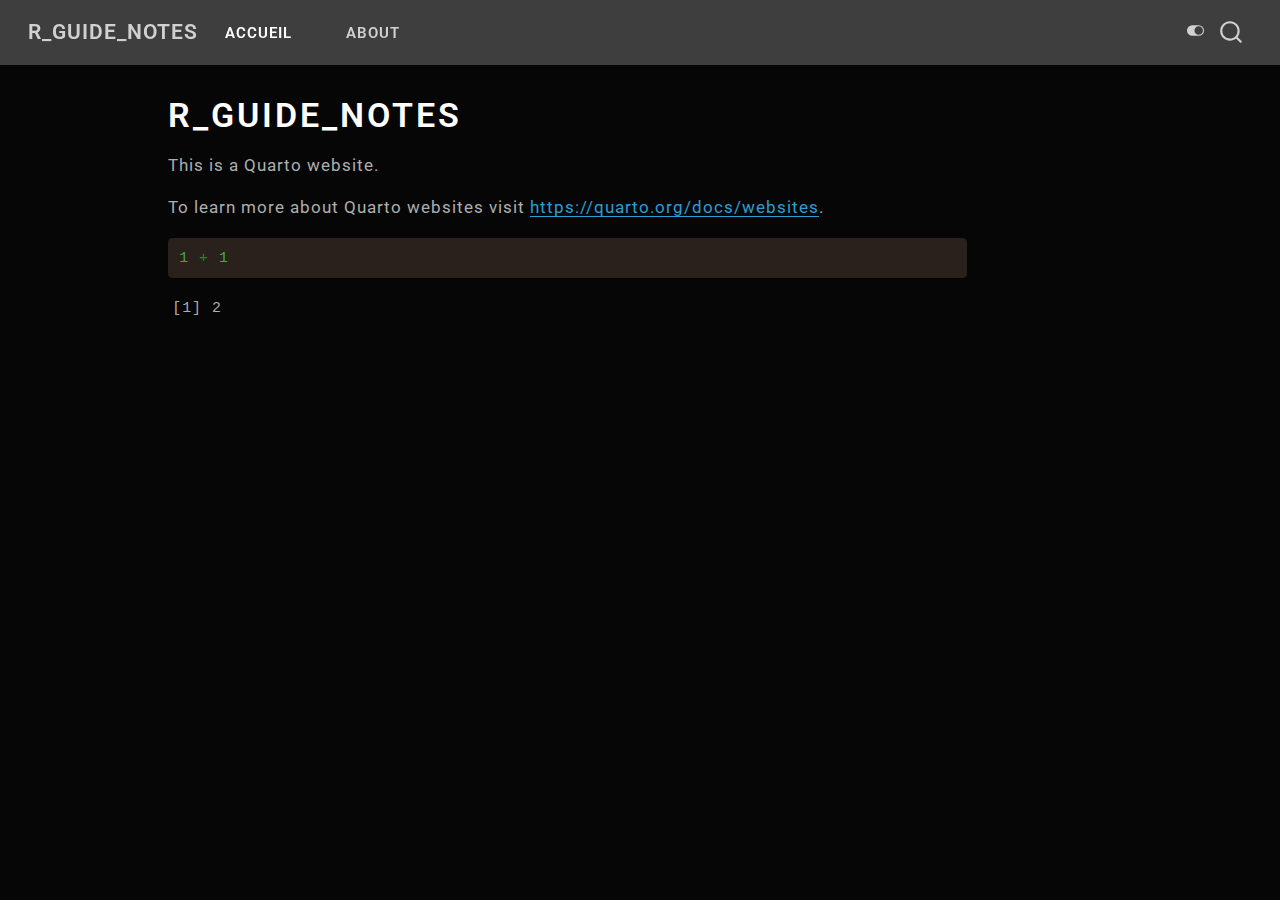
==== docs/index.html @ 5623663e "first commit" ====
<!DOCTYPE html>
<html xmlns="http://www.w3.org/1999/xhtml" lang="fr-FR" xml:lang="fr-FR"><head>

<meta charset="utf-8">
<meta name="generator" content="quarto-1.4.549">

<meta name="viewport" content="width=device-width, initial-scale=1.0, user-scalable=yes">


<title>R_Guide_notes</title>
<style>
code{white-space: pre-wrap;}
span.smallcaps{font-variant: small-caps;}
div.columns{display: flex; gap: min(4vw, 1.5em);}
div.column{flex: auto; overflow-x: auto;}
div.hanging-indent{margin-left: 1.5em; text-indent: -1.5em;}
ul.task-list{list-style: none;}
ul.task-list li input[type="checkbox"] {
  width: 0.8em;
  margin: 0 0.8em 0.2em -1em; /* quarto-specific, see https://github.com/quarto-dev/quarto-cli/issues/4556 */ 
  vertical-align: middle;
}
/* CSS for syntax highlighting */
pre > code.sourceCode { white-space: pre; position: relative; }
pre > code.sourceCode > span { line-height: 1.25; }
pre > code.sourceCode > span:empty { height: 1.2em; }
.sourceCode { overflow: visible; }
code.sourceCode > span { color: inherit; text-decoration: inherit; }
div.sourceCode { margin: 1em 0; }
pre.sourceCode { margin: 0; }
@media screen {
div.sourceCode { overflow: auto; }
}
@media print {
pre > code.sourceCode { white-space: pre-wrap; }
pre > code.sourceCode > span { text-indent: -5em; padding-left: 5em; }
}
pre.numberSource code
  { counter-reset: source-line 0; }
pre.numberSource code > span
  { position: relative; left: -4em; counter-increment: source-line; }
pre.numberSource code > span > a:first-child::before
  { content: counter(source-line);
    position: relative; left: -1em; text-align: right; vertical-align: baseline;
    border: none; display: inline-block;
    -webkit-touch-callout: none; -webkit-user-select: none;
    -khtml-user-select: none; -moz-user-select: none;
    -ms-user-select: none; user-select: none;
    padding: 0 4px; width: 4em;
  }
pre.numberSource { margin-left: 3em;  padding-left: 4px; }
div.sourceCode
  {   }
@media screen {
pre > code.sourceCode > span > a:first-child::before { text-decoration: underline; }
}
</style>


<script src="site_libs/quarto-nav/quarto-nav.js"></script>
<script src="site_libs/quarto-nav/headroom.min.js"></script>
<script src="site_libs/clipboard/clipboard.min.js"></script>
<script src="site_libs/quarto-search/autocomplete.umd.js"></script>
<script src="site_libs/quarto-search/fuse.min.js"></script>
<script src="site_libs/quarto-search/quarto-search.js"></script>
<meta name="quarto:offset" content="./">
<script src="site_libs/quarto-html/quarto.js"></script>
<script src="site_libs/quarto-html/popper.min.js"></script>
<script src="site_libs/quarto-html/tippy.umd.min.js"></script>
<script src="site_libs/quarto-html/anchor.min.js"></script>
<link href="site_libs/quarto-html/tippy.css" rel="stylesheet">
<link href="site_libs/quarto-html/quarto-syntax-highlighting.css" rel="stylesheet" class="quarto-color-scheme" id="quarto-text-highlighting-styles">
<link href="site_libs/quarto-html/quarto-syntax-highlighting-dark.css" rel="stylesheet" class="quarto-color-scheme quarto-color-alternate" id="quarto-text-highlighting-styles">
<script src="site_libs/bootstrap/bootstrap.min.js"></script>
<link href="site_libs/bootstrap/bootstrap-icons.css" rel="stylesheet">
<link href="site_libs/bootstrap/bootstrap.min.css" rel="stylesheet" class="quarto-color-scheme" id="quarto-bootstrap" data-mode="light">
<link href="site_libs/bootstrap/bootstrap-dark.min.css" rel="stylesheet" class="quarto-color-scheme quarto-color-alternate" id="quarto-bootstrap" data-mode="dark">
<script id="quarto-search-options" type="application/json">{
  "location": "navbar",
  "copy-button": false,
  "collapse-after": 3,
  "panel-placement": "end",
  "type": "overlay",
  "limit": 50,
  "keyboard-shortcut": [
    "f",
    "/",
    "s"
  ],
  "show-item-context": false,
  "language": {
    "search-no-results-text": "Pas de résultats",
    "search-matching-documents-text": "documents trouvés",
    "search-copy-link-title": "Copier le lien vers la recherche",
    "search-hide-matches-text": "Cacher les correspondances additionnelles",
    "search-more-match-text": "correspondance de plus dans ce document",
    "search-more-matches-text": "correspondances de plus dans ce document",
    "search-clear-button-title": "Effacer",
    "search-text-placeholder": "",
    "search-detached-cancel-button-title": "Annuler",
    "search-submit-button-title": "Envoyer",
    "search-label": "Recherche"
  }
}</script>


<link rel="stylesheet" href="styles.css">
</head>

<body class="nav-fixed">

<div id="quarto-search-results"></div>
  <header id="quarto-header" class="headroom fixed-top">
    <nav class="navbar navbar-expand-lg " data-bs-theme="dark">
      <div class="navbar-container container-fluid">
      <div class="navbar-brand-container mx-auto">
    <a class="navbar-brand" href="./index.html">
    <span class="navbar-title">R_Guide_notes</span>
    </a>
  </div>
            <div id="quarto-search" class="" title="Recherche"></div>
          <button class="navbar-toggler" type="button" data-bs-toggle="collapse" data-bs-target="#navbarCollapse" aria-controls="navbarCollapse" aria-expanded="false" aria-label="Basculer la navigation" onclick="if (window.quartoToggleHeadroom) { window.quartoToggleHeadroom(); }">
  <span class="navbar-toggler-icon"></span>
</button>
          <div class="collapse navbar-collapse" id="navbarCollapse">
            <ul class="navbar-nav navbar-nav-scroll me-auto">
  <li class="nav-item">
    <a class="nav-link active" href="./index.html" aria-current="page"> 
<span class="menu-text">Accueil</span></a>
  </li>  
  <li class="nav-item">
    <a class="nav-link" href="./about.html"> 
<span class="menu-text">About</span></a>
  </li>  
</ul>
          </div> <!-- /navcollapse -->
          <div class="quarto-navbar-tools">
  <a href="" class="quarto-color-scheme-toggle quarto-navigation-tool  px-1" onclick="window.quartoToggleColorScheme(); return false;" title="Basculer le mode sombre"><i class="bi"></i></a>
</div>
      </div> <!-- /container-fluid -->
    </nav>
</header>
<!-- content -->
<div id="quarto-content" class="quarto-container page-columns page-rows-contents page-layout-article page-navbar">
<!-- sidebar -->
<!-- margin-sidebar -->
    <div id="quarto-margin-sidebar" class="sidebar margin-sidebar">
        
    </div>
<!-- main -->
<main class="content" id="quarto-document-content">

<header id="title-block-header" class="quarto-title-block default">
<div class="quarto-title">
<h1 class="title">R_Guide_notes</h1>
</div>



<div class="quarto-title-meta">

    
  
    
  </div>
  


</header>


<p>This is a Quarto website.</p>
<p>To learn more about Quarto websites visit <a href="https://quarto.org/docs/websites" class="uri">https://quarto.org/docs/websites</a>.</p>
<div class="cell">
<div class="sourceCode cell-code" id="cb1"><pre class="sourceCode r code-with-copy"><code class="sourceCode r"><span id="cb1-1"><a href="#cb1-1" aria-hidden="true" tabindex="-1"></a><span class="dv">1</span> <span class="sc">+</span> <span class="dv">1</span></span></code><button title="Copier vers le presse-papier" class="code-copy-button"><i class="bi"></i></button></pre></div>
<div class="cell-output cell-output-stdout">
<pre><code>[1] 2</code></pre>
</div>
</div>



</main> <!-- /main -->
<script id="quarto-html-after-body" type="application/javascript">
window.document.addEventListener("DOMContentLoaded", function (event) {
  const toggleBodyColorMode = (bsSheetEl) => {
    const mode = bsSheetEl.getAttribute("data-mode");
    const bodyEl = window.document.querySelector("body");
    if (mode === "dark") {
      bodyEl.classList.add("quarto-dark");
      bodyEl.classList.remove("quarto-light");
    } else {
      bodyEl.classList.add("quarto-light");
      bodyEl.classList.remove("quarto-dark");
    }
  }
  const toggleBodyColorPrimary = () => {
    const bsSheetEl = window.document.querySelector("link#quarto-bootstrap");
    if (bsSheetEl) {
      toggleBodyColorMode(bsSheetEl);
    }
  }
  toggleBodyColorPrimary();  
  const disableStylesheet = (stylesheets) => {
    for (let i=0; i < stylesheets.length; i++) {
      const stylesheet = stylesheets[i];
      stylesheet.rel = 'prefetch';
    }
  }
  const enableStylesheet = (stylesheets) => {
    for (let i=0; i < stylesheets.length; i++) {
      const stylesheet = stylesheets[i];
      stylesheet.rel = 'stylesheet';
    }
  }
  const manageTransitions = (selector, allowTransitions) => {
    const els = window.document.querySelectorAll(selector);
    for (let i=0; i < els.length; i++) {
      const el = els[i];
      if (allowTransitions) {
        el.classList.remove('notransition');
      } else {
        el.classList.add('notransition');
      }
    }
  }
  const toggleGiscusIfUsed = (isAlternate, darkModeDefault) => {
    const baseTheme = document.querySelector('#giscus-base-theme')?.value ?? 'light';
    const alternateTheme = document.querySelector('#giscus-alt-theme')?.value ?? 'dark';
    let newTheme = '';
    if(darkModeDefault) {
      newTheme = isAlternate ? baseTheme : alternateTheme;
    } else {
      newTheme = isAlternate ? alternateTheme : baseTheme;
    }
    const changeGiscusTheme = () => {
      // From: https://github.com/giscus/giscus/issues/336
      const sendMessage = (message) => {
        const iframe = document.querySelector('iframe.giscus-frame');
        if (!iframe) return;
        iframe.contentWindow.postMessage({ giscus: message }, 'https://giscus.app');
      }
      sendMessage({
        setConfig: {
          theme: newTheme
        }
      });
    }
    const isGiscussLoaded = window.document.querySelector('iframe.giscus-frame') !== null;
    if (isGiscussLoaded) {
      changeGiscusTheme();
    }
  }
  const toggleColorMode = (alternate) => {
    // Switch the stylesheets
    const alternateStylesheets = window.document.querySelectorAll('link.quarto-color-scheme.quarto-color-alternate');
    manageTransitions('#quarto-margin-sidebar .nav-link', false);
    if (alternate) {
      enableStylesheet(alternateStylesheets);
      for (const sheetNode of alternateStylesheets) {
        if (sheetNode.id === "quarto-bootstrap") {
          toggleBodyColorMode(sheetNode);
        }
      }
    } else {
      disableStylesheet(alternateStylesheets);
      toggleBodyColorPrimary();
    }
    manageTransitions('#quarto-margin-sidebar .nav-link', true);
    // Switch the toggles
    const toggles = window.document.querySelectorAll('.quarto-color-scheme-toggle');
    for (let i=0; i < toggles.length; i++) {
      const toggle = toggles[i];
      if (toggle) {
        if (alternate) {
          toggle.classList.add("alternate");     
        } else {
          toggle.classList.remove("alternate");
        }
      }
    }
    // Hack to workaround the fact that safari doesn't
    // properly recolor the scrollbar when toggling (#1455)
    if (navigator.userAgent.indexOf('Safari') > 0 && navigator.userAgent.indexOf('Chrome') == -1) {
      manageTransitions("body", false);
      window.scrollTo(0, 1);
      setTimeout(() => {
        window.scrollTo(0, 0);
        manageTransitions("body", true);
      }, 40);  
    }
  }
  const isFileUrl = () => { 
    return window.location.protocol === 'file:';
  }
  const hasAlternateSentinel = () => {  
    let styleSentinel = getColorSchemeSentinel();
    if (styleSentinel !== null) {
      return styleSentinel === "alternate";
    } else {
      return false;
    }
  }
  const setStyleSentinel = (alternate) => {
    const value = alternate ? "alternate" : "default";
    if (!isFileUrl()) {
      window.localStorage.setItem("quarto-color-scheme", value);
    } else {
      localAlternateSentinel = value;
    }
  }
  const getColorSchemeSentinel = () => {
    if (!isFileUrl()) {
      const storageValue = window.localStorage.getItem("quarto-color-scheme");
      return storageValue != null ? storageValue : localAlternateSentinel;
    } else {
      return localAlternateSentinel;
    }
  }
  const darkModeDefault = true;
  let localAlternateSentinel = darkModeDefault ? 'alternate' : 'default';
  // Dark / light mode switch
  window.quartoToggleColorScheme = () => {
    // Read the current dark / light value 
    let toAlternate = !hasAlternateSentinel();
    toggleColorMode(toAlternate);
    setStyleSentinel(toAlternate);
    toggleGiscusIfUsed(toAlternate, darkModeDefault);
  };
  // Ensure there is a toggle, if there isn't float one in the top right
  if (window.document.querySelector('.quarto-color-scheme-toggle') === null) {
    const a = window.document.createElement('a');
    a.classList.add('top-right');
    a.classList.add('quarto-color-scheme-toggle');
    a.href = "";
    a.onclick = function() { try { window.quartoToggleColorScheme(); } catch {} return false; };
    const i = window.document.createElement("i");
    i.classList.add('bi');
    a.appendChild(i);
    window.document.body.appendChild(a);
  }
  // Switch to dark mode if need be
  if (hasAlternateSentinel()) {
    toggleColorMode(true);
  } else {
    toggleColorMode(false);
  }
  const icon = "";
  const anchorJS = new window.AnchorJS();
  anchorJS.options = {
    placement: 'right',
    icon: icon
  };
  anchorJS.add('.anchored');
  const isCodeAnnotation = (el) => {
    for (const clz of el.classList) {
      if (clz.startsWith('code-annotation-')) {                     
        return true;
      }
    }
    return false;
  }
  const clipboard = new window.ClipboardJS('.code-copy-button', {
    text: function(trigger) {
      const codeEl = trigger.previousElementSibling.cloneNode(true);
      for (const childEl of codeEl.children) {
        if (isCodeAnnotation(childEl)) {
          childEl.remove();
        }
      }
      return codeEl.innerText;
    }
  });
  clipboard.on('success', function(e) {
    // button target
    const button = e.trigger;
    // don't keep focus
    button.blur();
    // flash "checked"
    button.classList.add('code-copy-button-checked');
    var currentTitle = button.getAttribute("title");
    button.setAttribute("title", "Copié");
    let tooltip;
    if (window.bootstrap) {
      button.setAttribute("data-bs-toggle", "tooltip");
      button.setAttribute("data-bs-placement", "left");
      button.setAttribute("data-bs-title", "Copié");
      tooltip = new bootstrap.Tooltip(button, 
        { trigger: "manual", 
          customClass: "code-copy-button-tooltip",
          offset: [0, -8]});
      tooltip.show();    
    }
    setTimeout(function() {
      if (tooltip) {
        tooltip.hide();
        button.removeAttribute("data-bs-title");
        button.removeAttribute("data-bs-toggle");
        button.removeAttribute("data-bs-placement");
      }
      button.setAttribute("title", currentTitle);
      button.classList.remove('code-copy-button-checked');
    }, 1000);
    // clear code selection
    e.clearSelection();
  });
  function tippyHover(el, contentFn, onTriggerFn, onUntriggerFn) {
    const config = {
      allowHTML: true,
      maxWidth: 500,
      delay: 100,
      arrow: false,
      appendTo: function(el) {
          return el.parentElement;
      },
      interactive: true,
      interactiveBorder: 10,
      theme: 'quarto',
      placement: 'bottom-start',
    };
    if (contentFn) {
      config.content = contentFn;
    }
    if (onTriggerFn) {
      config.onTrigger = onTriggerFn;
    }
    if (onUntriggerFn) {
      config.onUntrigger = onUntriggerFn;
    }
    window.tippy(el, config); 
  }
  const noterefs = window.document.querySelectorAll('a[role="doc-noteref"]');
  for (var i=0; i<noterefs.length; i++) {
    const ref = noterefs[i];
    tippyHover(ref, function() {
      // use id or data attribute instead here
      let href = ref.getAttribute('data-footnote-href') || ref.getAttribute('href');
      try { href = new URL(href).hash; } catch {}
      const id = href.replace(/^#\/?/, "");
      const note = window.document.getElementById(id);
      return note.innerHTML;
    });
  }
  const xrefs = window.document.querySelectorAll('a.quarto-xref');
  const processXRef = (id, note) => {
    // Strip column container classes
    const stripColumnClz = (el) => {
      el.classList.remove("page-full", "page-columns");
      if (el.children) {
        for (const child of el.children) {
          stripColumnClz(child);
        }
      }
    }
    stripColumnClz(note)
    if (id === null || id.startsWith('sec-')) {
      // Special case sections, only their first couple elements
      const container = document.createElement("div");
      if (note.children && note.children.length > 2) {
        container.appendChild(note.children[0].cloneNode(true));
        for (let i = 1; i < note.children.length; i++) {
          const child = note.children[i];
          if (child.tagName === "P" && child.innerText === "") {
            continue;
          } else {
            container.appendChild(child.cloneNode(true));
            break;
          }
        }
        if (window.Quarto?.typesetMath) {
          window.Quarto.typesetMath(container);
        }
        return container.innerHTML
      } else {
        if (window.Quarto?.typesetMath) {
          window.Quarto.typesetMath(note);
        }
        return note.innerHTML;
      }
    } else {
      // Remove any anchor links if they are present
      const anchorLink = note.querySelector('a.anchorjs-link');
      if (anchorLink) {
        anchorLink.remove();
      }
      if (window.Quarto?.typesetMath) {
        window.Quarto.typesetMath(note);
      }
      // TODO in 1.5, we should make sure this works without a callout special case
      if (note.classList.contains("callout")) {
        return note.outerHTML;
      } else {
        return note.innerHTML;
      }
    }
  }
  for (var i=0; i<xrefs.length; i++) {
    const xref = xrefs[i];
    tippyHover(xref, undefined, function(instance) {
      instance.disable();
      let url = xref.getAttribute('href');
      let hash = undefined; 
      if (url.startsWith('#')) {
        hash = url;
      } else {
        try { hash = new URL(url).hash; } catch {}
      }
      if (hash) {
        const id = hash.replace(/^#\/?/, "");
        const note = window.document.getElementById(id);
        if (note !== null) {
          try {
            const html = processXRef(id, note.cloneNode(true));
            instance.setContent(html);
          } finally {
            instance.enable();
            instance.show();
          }
        } else {
          // See if we can fetch this
          fetch(url.split('#')[0])
          .then(res => res.text())
          .then(html => {
            const parser = new DOMParser();
            const htmlDoc = parser.parseFromString(html, "text/html");
            const note = htmlDoc.getElementById(id);
            if (note !== null) {
              const html = processXRef(id, note);
              instance.setContent(html);
            } 
          }).finally(() => {
            instance.enable();
            instance.show();
          });
        }
      } else {
        // See if we can fetch a full url (with no hash to target)
        // This is a special case and we should probably do some content thinning / targeting
        fetch(url)
        .then(res => res.text())
        .then(html => {
          const parser = new DOMParser();
          const htmlDoc = parser.parseFromString(html, "text/html");
          const note = htmlDoc.querySelector('main.content');
          if (note !== null) {
            // This should only happen for chapter cross references
            // (since there is no id in the URL)
            // remove the first header
            if (note.children.length > 0 && note.children[0].tagName === "HEADER") {
              note.children[0].remove();
            }
            const html = processXRef(null, note);
            instance.setContent(html);
          } 
        }).finally(() => {
          instance.enable();
          instance.show();
        });
      }
    }, function(instance) {
    });
  }
      let selectedAnnoteEl;
      const selectorForAnnotation = ( cell, annotation) => {
        let cellAttr = 'data-code-cell="' + cell + '"';
        let lineAttr = 'data-code-annotation="' +  annotation + '"';
        const selector = 'span[' + cellAttr + '][' + lineAttr + ']';
        return selector;
      }
      const selectCodeLines = (annoteEl) => {
        const doc = window.document;
        const targetCell = annoteEl.getAttribute("data-target-cell");
        const targetAnnotation = annoteEl.getAttribute("data-target-annotation");
        const annoteSpan = window.document.querySelector(selectorForAnnotation(targetCell, targetAnnotation));
        const lines = annoteSpan.getAttribute("data-code-lines").split(",");
        const lineIds = lines.map((line) => {
          return targetCell + "-" + line;
        })
        let top = null;
        let height = null;
        let parent = null;
        if (lineIds.length > 0) {
            //compute the position of the single el (top and bottom and make a div)
            const el = window.document.getElementById(lineIds[0]);
            top = el.offsetTop;
            height = el.offsetHeight;
            parent = el.parentElement.parentElement;
          if (lineIds.length > 1) {
            const lastEl = window.document.getElementById(lineIds[lineIds.length - 1]);
            const bottom = lastEl.offsetTop + lastEl.offsetHeight;
            height = bottom - top;
          }
          if (top !== null && height !== null && parent !== null) {
            // cook up a div (if necessary) and position it 
            let div = window.document.getElementById("code-annotation-line-highlight");
            if (div === null) {
              div = window.document.createElement("div");
              div.setAttribute("id", "code-annotation-line-highlight");
              div.style.position = 'absolute';
              parent.appendChild(div);
            }
            div.style.top = top - 2 + "px";
            div.style.height = height + 4 + "px";
            div.style.left = 0;
            let gutterDiv = window.document.getElementById("code-annotation-line-highlight-gutter");
            if (gutterDiv === null) {
              gutterDiv = window.document.createElement("div");
              gutterDiv.setAttribute("id", "code-annotation-line-highlight-gutter");
              gutterDiv.style.position = 'absolute';
              const codeCell = window.document.getElementById(targetCell);
              const gutter = codeCell.querySelector('.code-annotation-gutter');
              gutter.appendChild(gutterDiv);
            }
            gutterDiv.style.top = top - 2 + "px";
            gutterDiv.style.height = height + 4 + "px";
          }
          selectedAnnoteEl = annoteEl;
        }
      };
      const unselectCodeLines = () => {
        const elementsIds = ["code-annotation-line-highlight", "code-annotation-line-highlight-gutter"];
        elementsIds.forEach((elId) => {
          const div = window.document.getElementById(elId);
          if (div) {
            div.remove();
          }
        });
        selectedAnnoteEl = undefined;
      };
        // Handle positioning of the toggle
    window.addEventListener(
      "resize",
      throttle(() => {
        elRect = undefined;
        if (selectedAnnoteEl) {
          selectCodeLines(selectedAnnoteEl);
        }
      }, 10)
    );
    function throttle(fn, ms) {
    let throttle = false;
    let timer;
      return (...args) => {
        if(!throttle) { // first call gets through
            fn.apply(this, args);
            throttle = true;
        } else { // all the others get throttled
            if(timer) clearTimeout(timer); // cancel #2
            timer = setTimeout(() => {
              fn.apply(this, args);
              timer = throttle = false;
            }, ms);
        }
      };
    }
      // Attach click handler to the DT
      const annoteDls = window.document.querySelectorAll('dt[data-target-cell]');
      for (const annoteDlNode of annoteDls) {
        annoteDlNode.addEventListener('click', (event) => {
          const clickedEl = event.target;
          if (clickedEl !== selectedAnnoteEl) {
            unselectCodeLines();
            const activeEl = window.document.querySelector('dt[data-target-cell].code-annotation-active');
            if (activeEl) {
              activeEl.classList.remove('code-annotation-active');
            }
            selectCodeLines(clickedEl);
            clickedEl.classList.add('code-annotation-active');
          } else {
            // Unselect the line
            unselectCodeLines();
            clickedEl.classList.remove('code-annotation-active');
          }
        });
      }
  const findCites = (el) => {
    const parentEl = el.parentElement;
    if (parentEl) {
      const cites = parentEl.dataset.cites;
      if (cites) {
        return {
          el,
          cites: cites.split(' ')
        };
      } else {
        return findCites(el.parentElement)
      }
    } else {
      return undefined;
    }
  };
  var bibliorefs = window.document.querySelectorAll('a[role="doc-biblioref"]');
  for (var i=0; i<bibliorefs.length; i++) {
    const ref = bibliorefs[i];
    const citeInfo = findCites(ref);
    if (citeInfo) {
      tippyHover(citeInfo.el, function() {
        var popup = window.document.createElement('div');
        citeInfo.cites.forEach(function(cite) {
          var citeDiv = window.document.createElement('div');
          citeDiv.classList.add('hanging-indent');
          citeDiv.classList.add('csl-entry');
          var biblioDiv = window.document.getElementById('ref-' + cite);
          if (biblioDiv) {
            citeDiv.innerHTML = biblioDiv.innerHTML;
          }
          popup.appendChild(citeDiv);
        });
        return popup.innerHTML;
      });
    }
  }
});
</script>
</div> <!-- /content -->




</body></html>
---- docs/site_libs/quarto-html/tippy.css ----
.tippy-box[data-animation=fade][data-state=hidden]{opacity:0}[data-tippy-root]{max-width:calc(100vw - 10px)}.tippy-box{position:relative;background-color:#333;color:#fff;border-radius:4px;font-size:14px;line-height:1.4;white-space:normal;outline:0;transition-property:transform,visibility,opacity}.tippy-box[data-placement^=top]>.tippy-arrow{bottom:0}.tippy-box[data-placement^=top]>.tippy-arrow:before{bottom:-7px;left:0;border-width:8px 8px 0;border-top-color:initial;transform-origin:center top}.tippy-box[data-placement^=bottom]>.tippy-arrow{top:0}.tippy-box[data-placement^=bottom]>.tippy-arrow:before{top:-7px;left:0;border-width:0 8px 8px;border-bottom-color:initial;transform-origin:center bottom}.tippy-box[data-placement^=left]>.tippy-arrow{right:0}.tippy-box[data-placement^=left]>.tippy-arrow:before{border-width:8px 0 8px 8px;border-left-color:initial;right:-7px;transform-origin:center left}.tippy-box[data-placement^=right]>.tippy-arrow{left:0}.tippy-box[data-placement^=right]>.tippy-arrow:before{left:-7px;border-width:8px 8px 8px 0;border-right-color:initial;transform-origin:center right}.tippy-box[data-inertia][data-state=visible]{transition-timing-function:cubic-bezier(.54,1.5,.38,1.11)}.tippy-arrow{width:16px;height:16px;color:#333}.tippy-arrow:before{content:"";position:absolute;border-color:transparent;border-style:solid}.tippy-content{position:relative;padding:5px 9px;z-index:1}
---- docs/site_libs/quarto-html/quarto-syntax-highlighting.css ----
/* quarto syntax highlight colors */
:root {
  --quarto-hl-al-color: #ffff00;
  --quarto-hl-an-color: #0066ff;
  --quarto-hl-at-color: inherit;
  --quarto-hl-bn-color: #44aa43;
  --quarto-hl-bu-color: inherit;
  --quarto-hl-ch-color: #049b0a;
  --quarto-hl-co-color: #0066ff;
  --quarto-hl-cn-color: inherit;
  --quarto-hl-cf-color: #43a8ed;
  --quarto-hl-dt-color: inherit;
  --quarto-hl-dv-color: #44aa43;
  --quarto-hl-do-color: #0066ff;
  --quarto-hl-er-color: #ffff00;
  --quarto-hl-ex-color: inherit;
  --quarto-hl-fl-color: #44aa43;
  --quarto-hl-fu-color: #ff9358;
  --quarto-hl-im-color: inherit;
  --quarto-hl-in-color: #0066ff;
  --quarto-hl-kw-color: #43a8ed;
  --quarto-hl-op-color: inherit;
  --quarto-hl-pp-color: inherit;
  --quarto-hl-sc-color: #049b0a;
  --quarto-hl-ss-color: #049b0a;
  --quarto-hl-st-color: #049b0a;
  --quarto-hl-va-color: inherit;
  --quarto-hl-vs-color: #049b0a;
  --quarto-hl-wa-color: #ffff00;
}

/* other quarto variables */
:root {
  --quarto-font-monospace: SFMono-Regular, Menlo, Monaco, Consolas, "Liberation Mono", "Courier New", monospace;
}

code span.al {
  color: #ffff00;
  font-style: inherit;
}

code span.an {
  color: #0066ff;
  font-weight: bold;
  font-style: italic;
}

code span.at {
  font-style: inherit;
}

code span.bn {
  color: #44aa43;
  font-style: inherit;
}

code span.bu {
  font-style: inherit;
}

code span.ch {
  color: #049b0a;
  font-style: inherit;
}

code span.co {
  color: #0066ff;
  font-weight: bold;
  font-style: italic;
}

code span.cn {
  font-style: inherit;
}

code span.cf {
  color: #43a8ed;
  font-weight: bold;
  font-style: inherit;
}

code span.dt {
  font-style: inherit;
  text-decoration: underline;
}

code span.dv {
  color: #44aa43;
  font-style: inherit;
}

code span.do {
  color: #0066ff;
  font-style: italic;
}

code span.er {
  color: #ffff00;
  font-weight: bold;
  font-style: inherit;
}

code span.ex {
  font-style: inherit;
}

code span.fl {
  color: #44aa43;
  font-style: inherit;
}

code span.fu {
  color: #ff9358;
  font-weight: bold;
  font-style: inherit;
}

code span.im {
  font-style: inherit;
}

code span.in {
  color: #0066ff;
  font-weight: bold;
  font-style: italic;
}

code span.kw {
  color: #43a8ed;
  font-weight: bold;
  font-style: inherit;
}

code span.op {
  font-style: inherit;
}

code span.pp {
  font-weight: bold;
  font-style: inherit;
}

code span.sc {
  color: #049b0a;
  font-style: inherit;
}

code span.ss {
  color: #049b0a;
  font-style: inherit;
}

code span.st {
  color: #049b0a;
  font-style: inherit;
}

code span.va {
  font-style: inherit;
}

code span.vs {
  color: #049b0a;
  font-style: inherit;
}

code span.wa {
  color: #ffff00;
  font-weight: bold;
  font-style: inherit;
}

.prevent-inlining {
  content: "</";
}

/*# sourceMappingURL=debc5d5d77c3f9108843748ff7464032.css.map */
---- docs/site_libs/quarto-html/quarto-syntax-highlighting-dark.css ----
/* quarto syntax highlight colors */
:root {
  --quarto-hl-al-color: #ffff00;
  --quarto-hl-an-color: #0066ff;
  --quarto-hl-at-color: inherit;
  --quarto-hl-bn-color: #44aa43;
  --quarto-hl-bu-color: inherit;
  --quarto-hl-ch-color: #049b0a;
  --quarto-hl-co-color: #0066ff;
  --quarto-hl-cn-color: inherit;
  --quarto-hl-cf-color: #43a8ed;
  --quarto-hl-dt-color: inherit;
  --quarto-hl-dv-color: #44aa43;
  --quarto-hl-do-color: #0066ff;
  --quarto-hl-er-color: #ffff00;
  --quarto-hl-ex-color: inherit;
  --quarto-hl-fl-color: #44aa43;
  --quarto-hl-fu-color: #ff9358;
  --quarto-hl-im-color: inherit;
  --quarto-hl-in-color: #0066ff;
  --quarto-hl-kw-color: #43a8ed;
  --quarto-hl-op-color: inherit;
  --quarto-hl-pp-color: inherit;
  --quarto-hl-sc-color: #049b0a;
  --quarto-hl-ss-color: #049b0a;
  --quarto-hl-st-color: #049b0a;
  --quarto-hl-va-color: inherit;
  --quarto-hl-vs-color: #049b0a;
  --quarto-hl-wa-color: #ffff00;
}

/* other quarto variables */
:root {
  --quarto-font-monospace: SFMono-Regular, Menlo, Monaco, Consolas, "Liberation Mono", "Courier New", monospace;
}

code span.al {
  color: #ffff00;
  font-style: inherit;
}

code span.an {
  color: #0066ff;
  font-weight: bold;
  font-style: italic;
}

code span.at {
  font-style: inherit;
}

code span.bn {
  color: #44aa43;
  font-style: inherit;
}

code span.bu {
  font-style: inherit;
}

code span.ch {
  color: #049b0a;
  font-style: inherit;
}

code span.co {
  color: #0066ff;
  font-weight: bold;
  font-style: italic;
}

code span.cn {
  font-style: inherit;
}

code span.cf {
  color: #43a8ed;
  font-weight: bold;
  font-style: inherit;
}

code span.dt {
  font-style: inherit;
  text-decoration: underline;
}

code span.dv {
  color: #44aa43;
  font-style: inherit;
}

code span.do {
  color: #0066ff;
  font-style: italic;
}

code span.er {
  color: #ffff00;
  font-weight: bold;
  font-style: inherit;
}

code span.ex {
  font-style: inherit;
}

code span.fl {
  color: #44aa43;
  font-style: inherit;
}

code span.fu {
  color: #ff9358;
  font-weight: bold;
  font-style: inherit;
}

code span.im {
  font-style: inherit;
}

code span.in {
  color: #0066ff;
  font-weight: bold;
  font-style: italic;
}

code span.kw {
  color: #43a8ed;
  font-weight: bold;
  font-style: inherit;
}

code span.op {
  font-style: inherit;
}

code span.pp {
  font-weight: bold;
  font-style: inherit;
}

code span.sc {
  color: #049b0a;
  font-style: inherit;
}

code span.ss {
  color: #049b0a;
  font-style: inherit;
}

code span.st {
  color: #049b0a;
  font-style: inherit;
}

code span.va {
  font-style: inherit;
}

code span.vs {
  color: #049b0a;
  font-style: inherit;
}

code span.wa {
  color: #ffff00;
  font-weight: bold;
  font-style: inherit;
}

.prevent-inlining {
  content: "</";
}

/*# sourceMappingURL=935a306eefa94366c21e1a970dddb765.css.map */
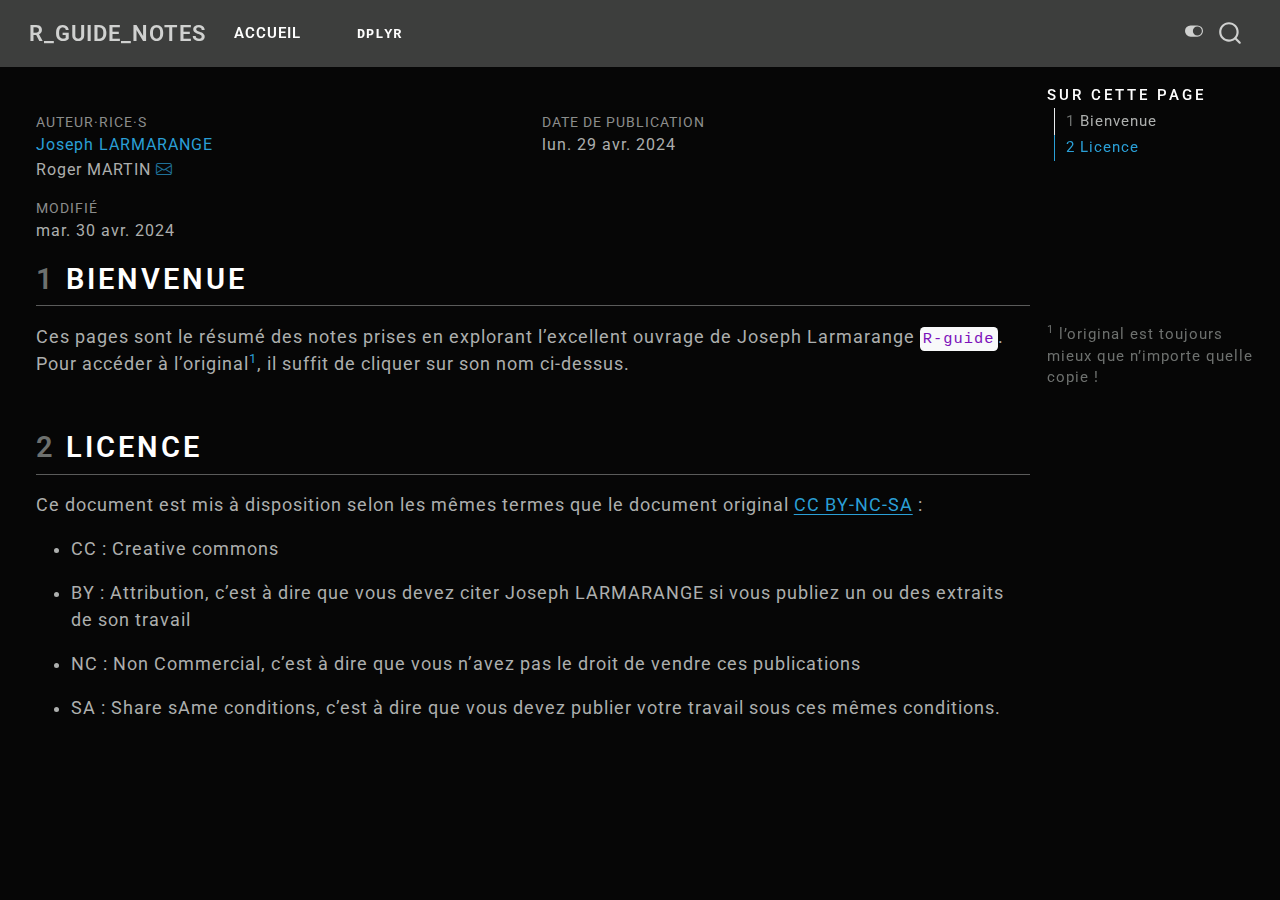
==== commit 012786aa: "add half first chapter" ====
--- a/docs/index.html
+++ b/docs/index.html
@@ -6,8 +6,10 @@
 
 <meta name="viewport" content="width=device-width, initial-scale=1.0, user-scalable=yes">
 
-
-<title>R_Guide_notes</title>
+<meta name="author" content="Joseph LARMARANGE">
+<meta name="author" content="Roger MARTIN">
+
+<title>R_Guide_notes -</title>
 <style>
 code{white-space: pre-wrap;}
 span.smallcaps{font-variant: small-caps;}
@@ -19,40 +21,6 @@
   width: 0.8em;
   margin: 0 0.8em 0.2em -1em; /* quarto-specific, see https://github.com/quarto-dev/quarto-cli/issues/4556 */ 
   vertical-align: middle;
-}
-/* CSS for syntax highlighting */
-pre > code.sourceCode { white-space: pre; position: relative; }
-pre > code.sourceCode > span { line-height: 1.25; }
-pre > code.sourceCode > span:empty { height: 1.2em; }
-.sourceCode { overflow: visible; }
-code.sourceCode > span { color: inherit; text-decoration: inherit; }
-div.sourceCode { margin: 1em 0; }
-pre.sourceCode { margin: 0; }
-@media screen {
-div.sourceCode { overflow: auto; }
-}
-@media print {
-pre > code.sourceCode { white-space: pre-wrap; }
-pre > code.sourceCode > span { text-indent: -5em; padding-left: 5em; }
-}
-pre.numberSource code
-  { counter-reset: source-line 0; }
-pre.numberSource code > span
-  { position: relative; left: -4em; counter-increment: source-line; }
-pre.numberSource code > span > a:first-child::before
-  { content: counter(source-line);
-    position: relative; left: -1em; text-align: right; vertical-align: baseline;
-    border: none; display: inline-block;
-    -webkit-touch-callout: none; -webkit-user-select: none;
-    -khtml-user-select: none; -moz-user-select: none;
-    -ms-user-select: none; user-select: none;
-    padding: 0 4px; width: 4em;
-  }
-pre.numberSource { margin-left: 3em;  padding-left: 4px; }
-div.sourceCode
-  {   }
-@media screen {
-pre > code.sourceCode > span > a:first-child::before { text-decoration: underline; }
 }
 </style>
 
@@ -129,8 +97,8 @@
 <span class="menu-text">Accueil</span></a>
   </li>  
   <li class="nav-item">
-    <a class="nav-link" href="./about.html"> 
-<span class="menu-text">About</span></a>
+    <a class="nav-link" href="./005_dplyr.html"> 
+<span class="menu-text"><code>dplyr</code></span></a>
   </li>  
 </ul>
           </div> <!-- /navcollapse -->
@@ -145,22 +113,47 @@
 <!-- sidebar -->
 <!-- margin-sidebar -->
     <div id="quarto-margin-sidebar" class="sidebar margin-sidebar">
-        
+        <nav id="TOC" role="doc-toc" class="toc-active">
+    <h2 id="toc-title">Sur cette page</h2>
+   
+  <ul>
+  <li><a href="#bienvenue" id="toc-bienvenue" class="nav-link active" data-scroll-target="#bienvenue"><span class="header-section-number">1</span> Bienvenue</a></li>
+  <li><a href="#licence" id="toc-licence" class="nav-link" data-scroll-target="#licence"><span class="header-section-number">2</span> Licence</a></li>
+  </ul>
+</nav>
     </div>
 <!-- main -->
-<main class="content" id="quarto-document-content">
+<main class="content page-columns page-full" id="quarto-document-content">
 
 <header id="title-block-header" class="quarto-title-block default">
 <div class="quarto-title">
-<h1 class="title">R_Guide_notes</h1>
 </div>
 
 
 
 <div class="quarto-title-meta">
 
+    <div>
+    <div class="quarto-title-meta-heading">Auteur·rice·s</div>
+    <div class="quarto-title-meta-contents">
+             <p><a href="https://larmarange.github.io/guide-R/">Joseph LARMARANGE</a> </p>
+             <p>Roger MARTIN <a href="mailto:Roger57que@free.fr" class="quarto-title-author-email"><i class="bi bi-envelope"></i></a> </p>
+          </div>
+  </div>
     
+    <div>
+    <div class="quarto-title-meta-heading">Date de publication</div>
+    <div class="quarto-title-meta-contents">
+      <p class="date">lun. 29 avr. 2024</p>
+    </div>
+  </div>
   
+    <div>
+    <div class="quarto-title-meta-heading">Modifié</div>
+    <div class="quarto-title-meta-contents">
+      <p class="date-modified">mar. 30 avr. 2024</p>
+    </div>
+  </div>
     
   </div>
   
@@ -169,15 +162,22 @@
 </header>
 
 
-<p>This is a Quarto website.</p>
-<p>To learn more about Quarto websites visit <a href="https://quarto.org/docs/websites" class="uri">https://quarto.org/docs/websites</a>.</p>
-<div class="cell">
-<div class="sourceCode cell-code" id="cb1"><pre class="sourceCode r code-with-copy"><code class="sourceCode r"><span id="cb1-1"><a href="#cb1-1" aria-hidden="true" tabindex="-1"></a><span class="dv">1</span> <span class="sc">+</span> <span class="dv">1</span></span></code><button title="Copier vers le presse-papier" class="code-copy-button"><i class="bi"></i></button></pre></div>
-<div class="cell-output cell-output-stdout">
-<pre><code>[1] 2</code></pre>
-</div>
-</div>
-
+<section id="bienvenue" class="level2 page-columns page-full" data-number="1">
+<h2 data-number="1" class="anchored" data-anchor-id="bienvenue"><span class="header-section-number">1</span> Bienvenue</h2>
+<p>Ces pages sont le résumé des notes prises en explorant l’excellent ouvrage de Joseph Larmarange <code>R-guide</code>. Pour accéder à l’original<a href="#fn1" class="footnote-ref" id="fnref1" role="doc-noteref"><sup>1</sup></a>, il suffit de cliquer sur son nom ci-dessus.</p>
+<div class="no-row-height column-margin column-container"><p><sup>1</sup>&nbsp;l’original est toujours mieux que n’importe quelle copie&nbsp;!</p></div></section>
+<section id="licence" class="level2" data-number="2">
+<h2 data-number="2" class="anchored" data-anchor-id="licence"><span class="header-section-number">2</span> Licence</h2>
+<p>Ce document est mis à disposition selon les mêmes termes que le document original <a href="https://creativecommons.org/licenses/by-nc-sa/4.0/deed.fr">CC BY-NC-SA</a>&nbsp;:</p>
+<ul>
+<li><p>CC&nbsp;: Creative commons</p></li>
+<li><p>BY&nbsp;: Attribution, c’est à dire que vous devez citer Joseph LARMARANGE si vous publiez un ou des extraits de son travail</p></li>
+<li><p>NC&nbsp;: Non Commercial, c’est à dire que vous n’avez pas le droit de vendre ces publications</p></li>
+<li><p>SA&nbsp;: Share sAme conditions, c’est à dire que vous devez publier votre travail sous ces mêmes conditions.</p></li>
+</ul>
+
+
+</section>
 
 
 </main> <!-- /main -->
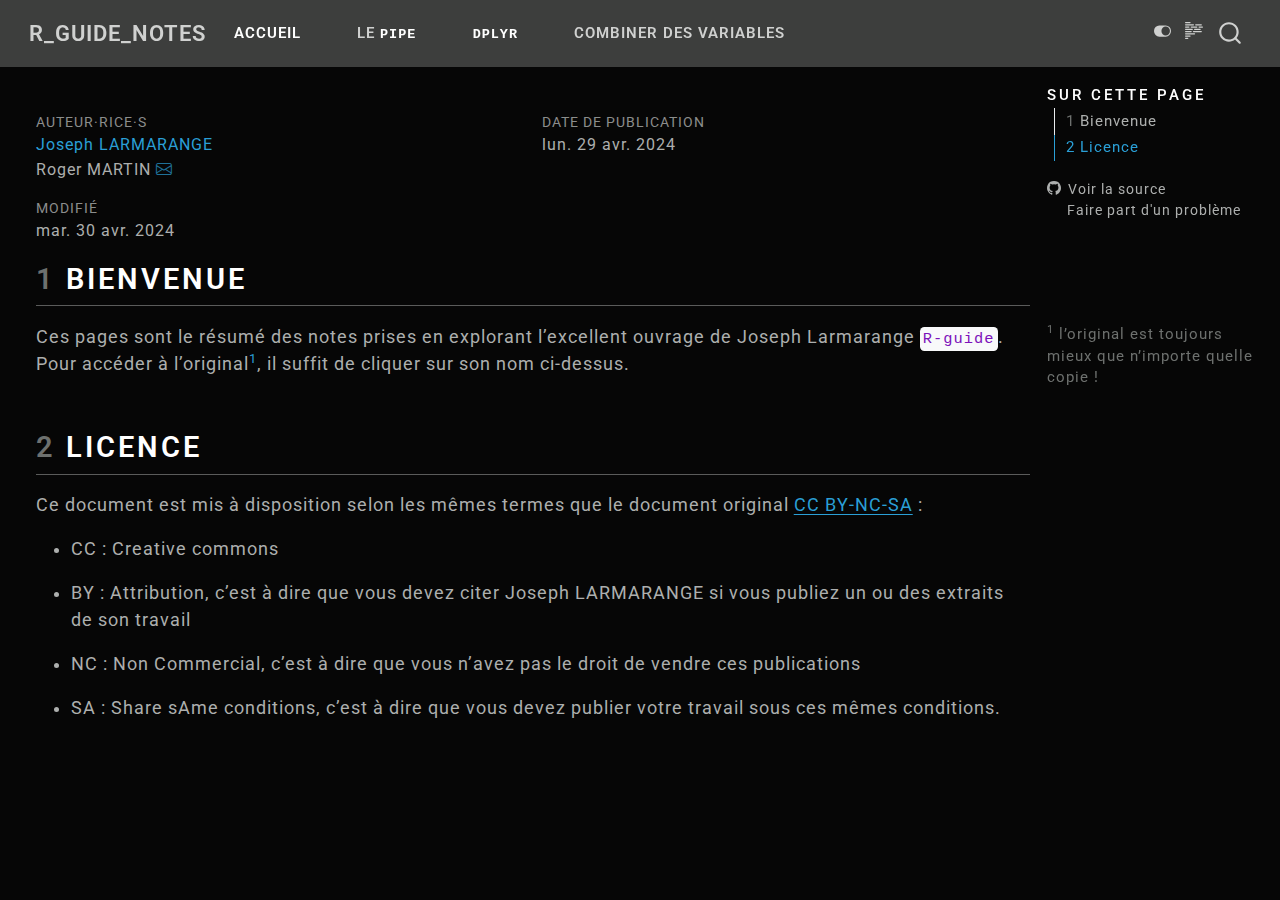
==== commit f001573a: "add combiner plusieurs variables" ====
--- a/docs/index.html
+++ b/docs/index.html
@@ -97,13 +97,26 @@
 <span class="menu-text">Accueil</span></a>
   </li>  
   <li class="nav-item">
+    <a class="nav-link" href="./002_pipe.html"> 
+<span class="menu-text">Le <code>pipe</code></span></a>
+  </li>  
+  <li class="nav-item">
     <a class="nav-link" href="./005_dplyr.html"> 
 <span class="menu-text"><code>dplyr</code></span></a>
+  </li>  
+  <li class="nav-item">
+    <a class="nav-link" href="./010_combiner-variables.html"> 
+<span class="menu-text">Combiner des variables</span></a>
   </li>  
 </ul>
           </div> <!-- /navcollapse -->
           <div class="quarto-navbar-tools">
   <a href="" class="quarto-color-scheme-toggle quarto-navigation-tool  px-1" onclick="window.quartoToggleColorScheme(); return false;" title="Basculer le mode sombre"><i class="bi"></i></a>
+  <a href="" class="quarto-reader-toggle quarto-navigation-tool px-1" onclick="window.quartoToggleReader(); return false;" title="Basculer en mode lecteur">
+  <div class="quarto-reader-toggle-btn">
+  <i class="bi"></i>
+  </div>
+</a>
 </div>
       </div> <!-- /container-fluid -->
     </nav>
@@ -120,7 +133,7 @@
   <li><a href="#bienvenue" id="toc-bienvenue" class="nav-link active" data-scroll-target="#bienvenue"><span class="header-section-number">1</span> Bienvenue</a></li>
   <li><a href="#licence" id="toc-licence" class="nav-link" data-scroll-target="#licence"><span class="header-section-number">2</span> Licence</a></li>
   </ul>
-</nav>
+<div class="toc-actions"><ul><li><a href="https://github.com/CzernaiFR/dplyr/blob/main/index.qmd" class="toc-action"><i class="bi bi-github"></i>Voir la source</a></li><li><a href="https://github.com/CzernaiFR/dplyr/issues/new" class="toc-action"><i class="bi empty"></i>Faire part d'un problème</a></li></ul></div></nav>
     </div>
 <!-- main -->
 <main class="content page-columns page-full" id="quarto-document-content">
@@ -717,4 +730,4 @@
 
 
 
-</body></html>+<footer class="footer"><div class="nav-footer"><div class="nav-footer-center"><div class="toc-actions d-sm-block d-md-none"><ul><li><a href="https://github.com/CzernaiFR/dplyr/blob/main/index.qmd" class="toc-action"><i class="bi bi-github"></i>Voir la source</a></li><li><a href="https://github.com/CzernaiFR/dplyr/issues/new" class="toc-action"><i class="bi empty"></i>Faire part d'un problème</a></li></ul></div></div></div></footer></body></html>